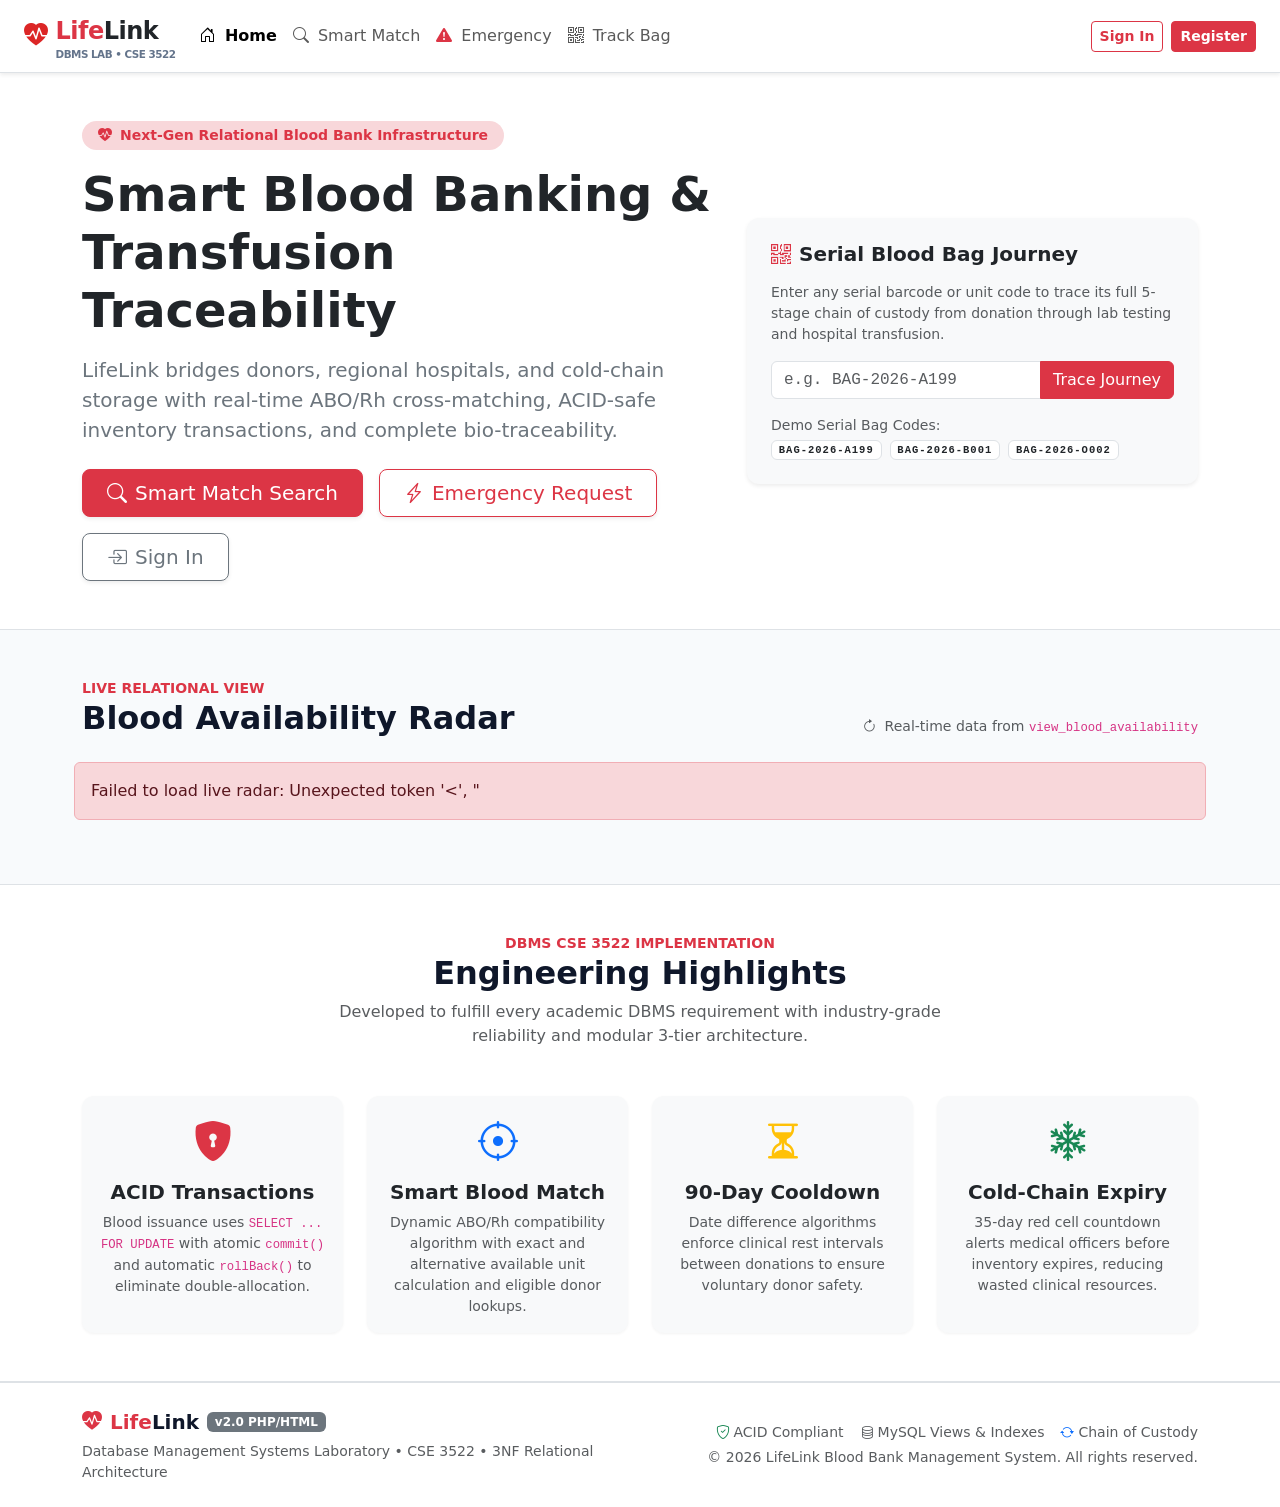
==== frontend/index.html @ 5637104d "first commit" ====
<!DOCTYPE html>
<html lang="en">
<head>
    <meta charset="UTF-8">
    <meta name="viewport" content="width=device-width, initial-scale=1.0">
    <title>LifeLink - Blood Bank Management System | CSE 3522</title>
    <!-- Bootstrap 5.3 CSS -->
    <link href="https://cdn.jsdelivr.net/npm/bootstrap@5.3.3/dist/css/bootstrap.min.css" rel="stylesheet">
    <!-- Bootstrap Icons -->
    <link rel="stylesheet" href="https://cdn.jsdelivr.net/npm/bootstrap-icons@1.11.3/font/bootstrap-icons.min.css">
    <!-- Custom Healthcare Styling -->
    <link rel="stylesheet" href="css/custom.css">
</head>
<body class="d-flex flex-column min-vh-100">

    <!-- Global Dynamic Navigation Bar -->
    <div id="navbar-mount"></div>

    <main class="flex-grow-1">
        <!-- Emergency Ticker (shown dynamically if active critical requisitions exist) -->
        <div id="emergency-alert-banner" class="alert alert-danger mb-0 rounded-0 border-start-0 border-end-0 py-2 d-none">
            <div class="container d-flex justify-content-between align-items-center flex-wrap gap-2">
                <div class="d-flex align-items-center gap-2">
                    <span class="badge bg-danger pulsing-badge"><i class="bi bi-exclamation-triangle-fill me-1"></i>CRITICAL</span>
                    <span id="emergency-banner-text" class="fw-semibold text-danger">Emergency Blood Requisitions Active</span>
                </div>
                <a href="emergency.html" class="btn btn-danger btn-sm fw-bold">View Emergency Queue</a>
            </div>
        </div>

        <!-- Hero Section -->
        <section class="py-5 bg-white border-bottom">
            <div class="container">
                <div class="row align-items-center g-4">
                    <div class="col-lg-7">
                        <div class="d-inline-flex align-items-center gap-2 px-3 py-1 mb-3 rounded-pill bg-danger-subtle text-danger fw-semibold small">
                            <i class="bi bi-heart-pulse-fill"></i> Next-Gen Relational Blood Bank Infrastructure
                        </div>
                        <h1 class="display-5 fw-bold text-dark mb-3">
                            Smart Blood Banking & Transfusion Traceability
                        </h1>
                        <p class="lead text-secondary mb-4">
                            LifeLink bridges donors, regional hospitals, and cold-chain storage with real-time ABO/Rh cross-matching, ACID-safe inventory transactions, and complete bio-traceability.
                        </p>
                        <div class="d-flex flex-wrap gap-3">
                            <a href="search.html" class="btn btn-danger btn-lg px-4 shadow-sm">
                                <i class="bi bi-search me-2"></i>Smart Match Search
                            </a>
                            <a href="emergency.html" class="btn btn-outline-danger btn-lg px-4 shadow-sm">
                                <i class="bi bi-lightning-charge me-2"></i>Emergency Request
                            </a>
                            <a href="login.html" class="btn btn-outline-secondary btn-lg px-4 shadow-sm">
                                <i class="bi bi-box-arrow-in-right me-2"></i>Sign In
                            </a>
                        </div>
                    </div>
                    <div class="col-lg-5">
                        <div class="card border-0 shadow-sm p-4 bg-light">
                            <h5 class="fw-bold text-dark mb-3 d-flex align-items-center gap-2">
                                <i class="bi bi-qr-code text-danger"></i> Serial Blood Bag Journey
                            </h5>
                            <p class="small text-muted mb-3">
                                Enter any serial barcode or unit code to trace its full 5-stage chain of custody from donation through lab testing and hospital transfusion.
                            </p>
                            <form id="trackBagForm" onsubmit="handleTrackBagSubmit(event)">
                                <div class="input-group mb-3">
                                    <input type="text" id="quickBagCode" class="form-control font-monospace" placeholder="e.g. BAG-2026-A199" required>
                                    <button class="btn btn-danger" type="submit">Trace Journey</button>
                                </div>
                            </form>
                            <div class="small text-muted">
                                Demo Serial Bag Codes:
                                <div class="d-flex gap-2 mt-1 flex-wrap">
                                    <span class="badge bg-white text-dark border barcode-badge" onclick="openJourneyModal('BAG-2026-A199')">BAG-2026-A199</span>
                                    <span class="badge bg-white text-dark border barcode-badge" onclick="openJourneyModal('BAG-2026-B001')">BAG-2026-B001</span>
                                    <span class="badge bg-white text-dark border barcode-badge" onclick="openJourneyModal('BAG-2026-O002')">BAG-2026-O002</span>
                                </div>
                            </div>
                        </div>
                    </div>
                </div>
            </div>
        </section>

        <!-- Feature 3: Blood Availability Radar -->
        <section class="py-5">
            <div class="container">
                <div class="d-flex justify-content-between align-items-end mb-4 flex-wrap gap-2">
                    <div>
                        <div class="text-danger fw-bold text-uppercase small tracking-wide">Live Relational View</div>
                        <h2 class="fw-bold mb-0">Blood Availability Radar</h2>
                    </div>
                    <div class="text-muted small">
                        <i class="bi bi-arrow-clockwise me-1"></i> Real-time data from <code>view_blood_availability</code>
                    </div>
                </div>

                <div class="row g-3" id="radarGrid">
                    <!-- Loaded dynamically via JavaScript -->
                    <div class="col-12 text-center py-5">
                        <div class="spinner-border text-danger" role="status"></div>
                        <div class="text-muted mt-2">Loading live inventory status...</div>
                    </div>
                </div>
            </div>
        </section>

        <!-- Key Academic Capabilities -->
        <section class="py-5 bg-white border-top border-bottom">
            <div class="container">
                <div class="text-center mb-5">
                    <div class="text-danger fw-bold text-uppercase small">DBMS CSE 3522 Implementation</div>
                    <h2 class="fw-bold">Engineering Highlights</h2>
                    <p class="text-muted col-lg-7 mx-auto">
                        Developed to fulfill every academic DBMS requirement with industry-grade reliability and modular 3-tier architecture.
                    </p>
                </div>

                <div class="row g-4">
                    <div class="col-md-3">
                        <div class="card h-100 p-3 text-center border-0 bg-light">
                            <div class="fs-1 text-danger mb-2"><i class="bi bi-shield-lock-fill"></i></div>
                            <h5 class="fw-bold">ACID Transactions</h5>
                            <p class="small text-muted mb-0">
                                Blood issuance uses <code>SELECT ... FOR UPDATE</code> with atomic <code>commit()</code> and automatic <code>rollBack()</code> to eliminate double-allocation.
                            </p>
                        </div>
                    </div>
                    <div class="col-md-3">
                        <div class="card h-100 p-3 text-center border-0 bg-light">
                            <div class="fs-1 text-primary mb-2"><i class="bi bi-crosshair"></i></div>
                            <h5 class="fw-bold">Smart Blood Match</h5>
                            <p class="small text-muted mb-0">
                                Dynamic ABO/Rh compatibility algorithm with exact and alternative available unit calculation and eligible donor lookups.
                            </p>
                        </div>
                    </div>
                    <div class="col-md-3">
                        <div class="card h-100 p-3 text-center border-0 bg-light">
                            <div class="fs-1 text-warning mb-2"><i class="bi bi-hourglass-split"></i></div>
                            <h5 class="fw-bold">90-Day Cooldown</h5>
                            <p class="small text-muted mb-0">
                                Date difference algorithms enforce clinical rest intervals between donations to ensure voluntary donor safety.
                            </p>
                        </div>
                    </div>
                    <div class="col-md-3">
                        <div class="card h-100 p-3 text-center border-0 bg-light">
                            <div class="fs-1 text-success mb-2"><i class="bi bi-snow2"></i></div>
                            <h5 class="fw-bold">Cold-Chain Expiry</h5>
                            <p class="small text-muted mb-0">
                                35-day red cell countdown alerts medical officers before inventory expires, reducing wasted clinical resources.
                            </p>
                        </div>
                    </div>
                </div>
            </div>
        </section>
    </main>

    <!-- Global Dynamic Footer -->
    <div id="footer-mount"></div>

    <!-- Bootstrap 5.3 Bundle JS -->
    <script src="https://cdn.jsdelivr.net/npm/bootstrap@5.3.3/dist/js/bootstrap.bundle.min.js"></script>
    <!-- Frontend JS Modules -->
    <script src="js/api.js"></script>
    <script src="js/navbar.js"></script>
    <script src="js/journey_modal.js"></script>

    <script>
        document.addEventListener('DOMContentLoaded', function() {
            loadRadar();
            checkEmergencyBanner();
        });

        function handleTrackBagSubmit(e) {
            e.preventDefault();
            const code = document.getElementById('quickBagCode').value.trim();
            if (code) {
                openJourneyModal(code);
            }
        }

        async function checkEmergencyBanner() {
            try {
                const res = await apiRequest('emergency.php');
                if (res.success && res.data && res.data.length > 0) {
                    const banner = document.getElementById('emergency-alert-banner');
                    const text = document.getElementById('emergency-banner-text');
                    text.innerText = `Active Emergency Requisitions: ${res.data.length} critical requisition(s) requiring triage.`;
                    banner.classList.remove('d-none');
                }
            } catch (e) {}
        }

        async function loadRadar() {
            const grid = document.getElementById('radarGrid');
            try {
                const res = await apiRequest('radar.php');
                if (!res.success) throw new Error(res.message);

                grid.innerHTML = res.data.radar.map(item => {
                    const statusClass = item.stock_status === 'CRITICAL' ? 'critical' : 
                                        item.stock_status === 'LOW' ? 'low' : 'available';
                    const badgeClass = item.stock_status === 'CRITICAL' ? 'badge-critical' : 
                                       item.stock_status === 'LOW' ? 'badge-low' : 'badge-available';
                    
                    return `
                        <div class="col-6 col-md-3">
                            <div class="card p-3 radar-card ${statusClass}">
                                <div class="d-flex justify-content-between align-items-start mb-2">
                                    <span class="radar-blood-group">${item.group_name}</span>
                                    <span class="badge ${badgeClass}">${item.stock_status}</span>
                                </div>
                                <div class="radar-units text-dark mb-2">${item.available_units} <span class="fs-6 fw-normal text-muted">units</span></div>
                                <div class="small text-muted" style="font-size: 0.75rem;">
                                    <div><strong>Can Give:</strong> ${item.can_give_to}</div>
                                    <div><strong>Can Receive:</strong> ${item.can_receive_from}</div>
                                </div>
                                <div class="mt-3 pt-2 border-top d-flex justify-content-between align-items-center">
                                    <span class="text-muted small" style="font-size: 0.7rem;">Shelf Expiry: ${item.earliest_expiry || 'None'}</span>
                                    <a href="search.html?blood_group_id=${item.blood_group_id}" class="btn btn-sm btn-outline-danger py-0 px-2" style="font-size: 0.75rem;">Match</a>
                                </div>
                            </div>
                        </div>
                    `;
                }).join('');
            } catch (e) {
                grid.innerHTML = `<div class="col-12 alert alert-danger">Failed to load live radar: ${e.message}</div>`;
            }
        }
    </script>
</body>
</html>
---- frontend/css/custom.css ----
/* ==========================================================================
   LifeLink Blood Bank Management System - Custom Healthcare Styles
   Theme: Modern Clinical / 2026 Medical Tech
   ========================================================================== */

:root {
    --primary-red: #DC2626;
    --primary-dark: #991B1B;
    --primary-light: #FEE2E2;
    --medical-blue: #0284C7;
    --medical-teal: #0D9488;
    --bg-main: #F8FAFC;
    --bg-card: #FFFFFF;
    --text-main: #0F172A;
    --text-muted: #64748B;
    --border-color: #E2E8F0;
}

body {
    background-color: var(--bg-main);
    color: var(--text-main);
    font-family: 'Segoe UI', system-ui, -apple-system, BlinkMacSystemFont, Roboto, sans-serif;
    min-height: 100vh;
    display: flex;
    flex-direction: column;
}

main {
    flex: 1;
}

/* Navbar */
.navbar-brand {
    font-weight: 700;
    letter-spacing: -0.5px;
    display: flex;
    align-items: center;
    gap: 0.5rem;
}

.brand-icon {
    color: var(--primary-red);
    font-size: 1.5rem;
    animation: pulse 2s infinite ease-in-out;
}

/* Pulse animation for medical icon & emergency alerts */
@keyframes pulse {
    0% { transform: scale(1); }
    50% { transform: scale(1.15); }
    100% { transform: scale(1); }
}

.pulsing-badge {
    animation: pulse 1.5s infinite;
}

/* Cards & Containers */
.card {
    border: 1px solid var(--border-color);
    border-radius: 0.75rem;
    box-shadow: 0 1px 3px 0 rgba(0, 0, 0, 0.05);
    background-color: var(--bg-card);
    transition: transform 0.2s ease, box-shadow 0.2s ease;
}

.card:hover {
    box-shadow: 0 10px 15px -3px rgba(0, 0, 0, 0.08);
}

.card-header {
    background-color: transparent;
    border-bottom: 1px solid var(--border-color);
    font-weight: 600;
}

/* Radar Grid Cards */
.radar-card {
    border-radius: 0.75rem;
    position: relative;
    overflow: hidden;
    transition: all 0.2s ease;
}

.radar-card.critical {
    border-top: 4px solid #EF4444;
    background: linear-gradient(180deg, #FEF2F2 0%, #FFFFFF 100%);
}

.radar-card.low {
    border-top: 4px solid #F59E0B;
    background: linear-gradient(180deg, #FFFBEB 0%, #FFFFFF 100%);
}

.radar-card.available {
    border-top: 4px solid #10B981;
    background: linear-gradient(180deg, #F0FDF4 0%, #FFFFFF 100%);
}

.radar-blood-group {
    font-size: 1.75rem;
    font-weight: 800;
    color: var(--text-main);
}

.radar-units {
    font-size: 2.25rem;
    font-weight: 800;
    line-height: 1;
}

/* Badges */
.badge-critical {
    background-color: #FEE2E2;
    color: #991B1B;
    border: 1px solid #FCA5A5;
}

.badge-low {
    background-color: #FEF3C7;
    color: #92400E;
    border: 1px solid #FCD34D;
}

.badge-available {
    background-color: #DCFCE7;
    color: #166534;
    border: 1px solid #86EFAC;
}

.badge-emergency {
    background-color: #DC2626;
    color: #FFFFFF;
    font-weight: 700;
    letter-spacing: 0.5px;
}

/* Blood Journey Stepper Modal */
.journey-stepper {
    display: flex;
    justify-content: space-between;
    position: relative;
    margin: 2rem 0;
}

.journey-stepper::before {
    content: '';
    position: absolute;
    top: 24px;
    left: 40px;
    right: 40px;
    height: 4px;
    background-color: var(--border-color);
    z-index: 1;
}

.journey-step {
    position: relative;
    z-index: 2;
    text-align: center;
    flex: 1;
}

.journey-icon-wrap {
    width: 48px;
    height: 48px;
    border-radius: 50%;
    background-color: #FFFFFF;
    border: 3px solid var(--border-color);
    display: flex;
    align-items: center;
    justify-content: center;
    margin: 0 auto 0.5rem auto;
    font-size: 1.25rem;
    color: var(--text-muted);
    transition: all 0.3s ease;
}

.journey-step.completed .journey-icon-wrap {
    border-color: #10B981;
    background-color: #ECFDF5;
    color: #059669;
}

.journey-step.active .journey-icon-wrap {
    border-color: var(--primary-red);
    background-color: var(--primary-light);
    color: var(--primary-red);
    box-shadow: 0 0 0 4px rgba(220, 38, 38, 0.2);
}

.journey-step-title {
    font-size: 0.85rem;
    font-weight: 700;
    color: var(--text-main);
    margin-bottom: 0.25rem;
}

.journey-step-desc {
    font-size: 0.75rem;
    color: var(--text-muted);
}

/* Interactive elements */
.barcode-badge {
    font-family: 'Courier New', Courier, monospace;
    font-weight: 700;
    letter-spacing: 1px;
    cursor: pointer;
}

.barcode-badge:hover {
    text-decoration: underline;
}

/* Footer */
footer {
    border-top: 1px solid var(--border-color);
    background-color: #FFFFFF;
}
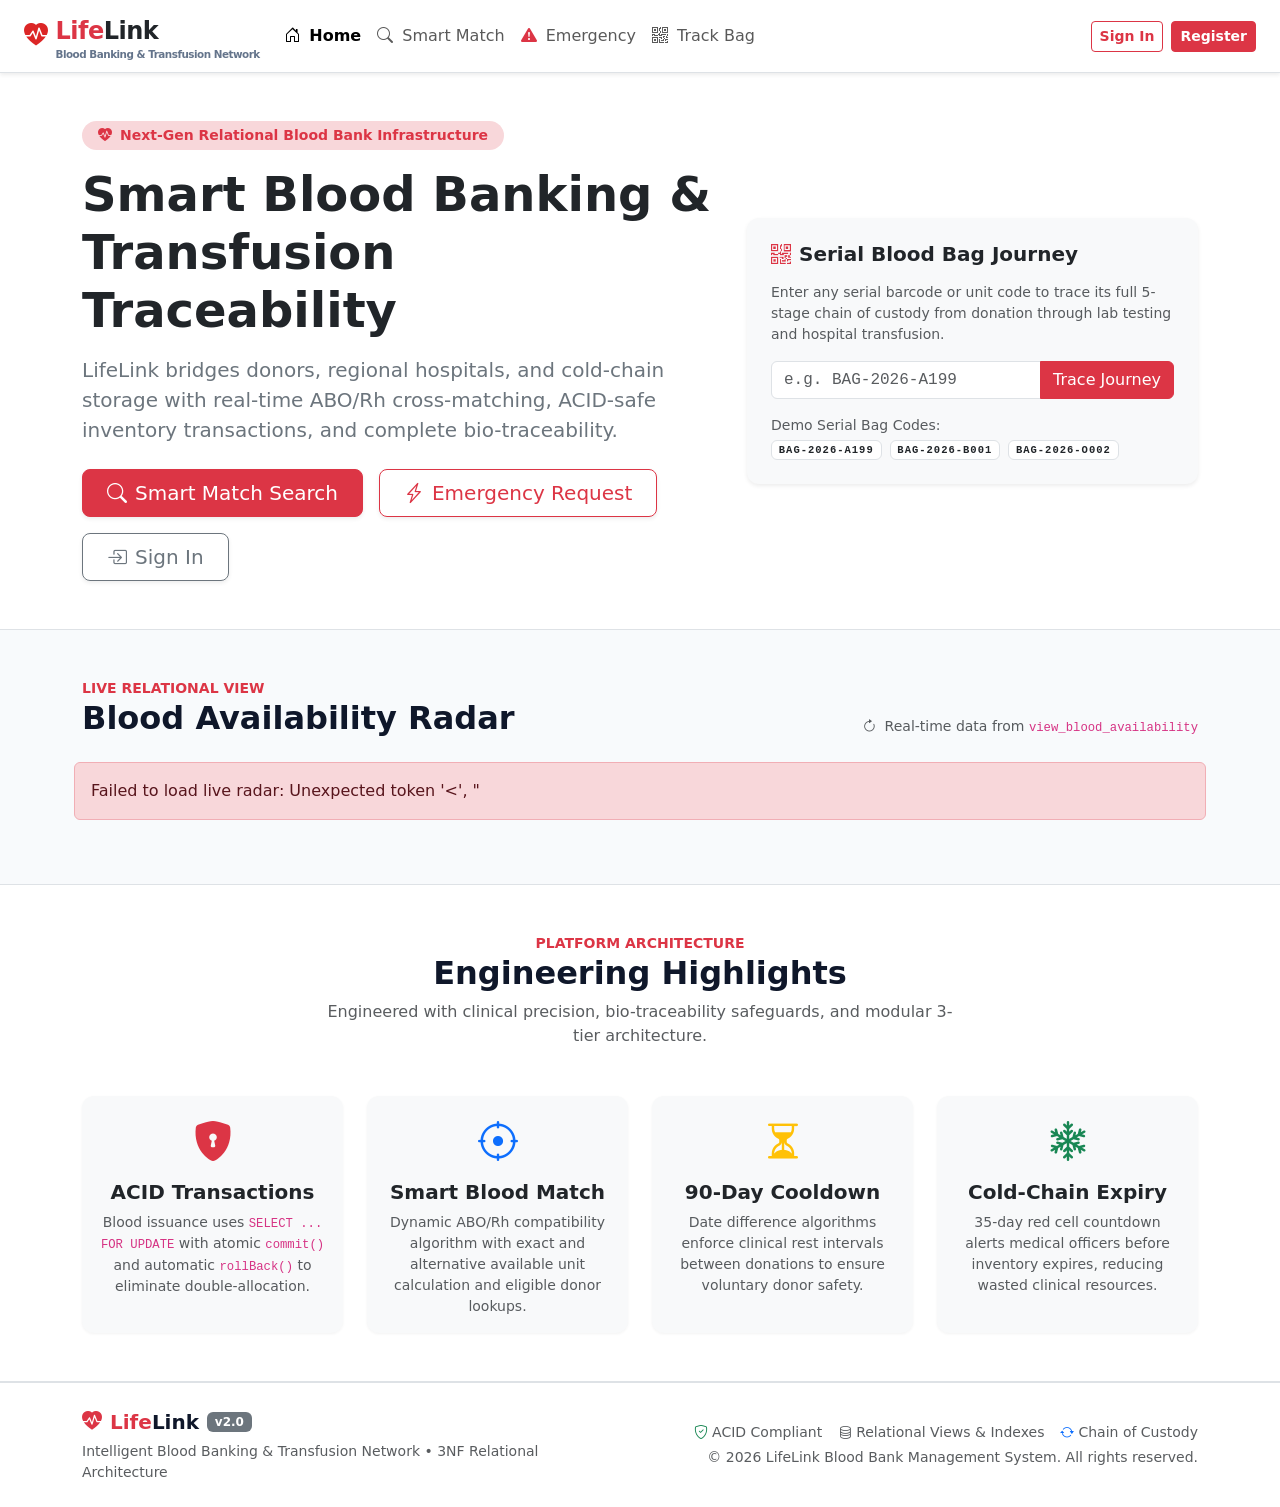
==== commit 51105ba8: "Refactor and enhance LifeLink Blood Bank Management System - Updated donor API to include 90-day coo" ====
--- a/frontend/index.html
+++ b/frontend/index.html
@@ -3,7 +3,7 @@
 <head>
     <meta charset="UTF-8">
     <meta name="viewport" content="width=device-width, initial-scale=1.0">
-    <title>LifeLink - Blood Bank Management System | CSE 3522</title>
+    <title>LifeLink - Blood Bank Management System</title>
     <!-- Bootstrap 5.3 CSS -->
     <link href="https://cdn.jsdelivr.net/npm/bootstrap@5.3.3/dist/css/bootstrap.min.css" rel="stylesheet">
     <!-- Bootstrap Icons -->
@@ -109,10 +109,10 @@
         <section class="py-5 bg-white border-top border-bottom">
             <div class="container">
                 <div class="text-center mb-5">
-                    <div class="text-danger fw-bold text-uppercase small">DBMS CSE 3522 Implementation</div>
+                    <div class="text-danger fw-bold text-uppercase small">Platform Architecture</div>
                     <h2 class="fw-bold">Engineering Highlights</h2>
                     <p class="text-muted col-lg-7 mx-auto">
-                        Developed to fulfill every academic DBMS requirement with industry-grade reliability and modular 3-tier architecture.
+                        Engineered with clinical precision, bio-traceability safeguards, and modular 3-tier architecture.
                     </p>
                 </div>
 
